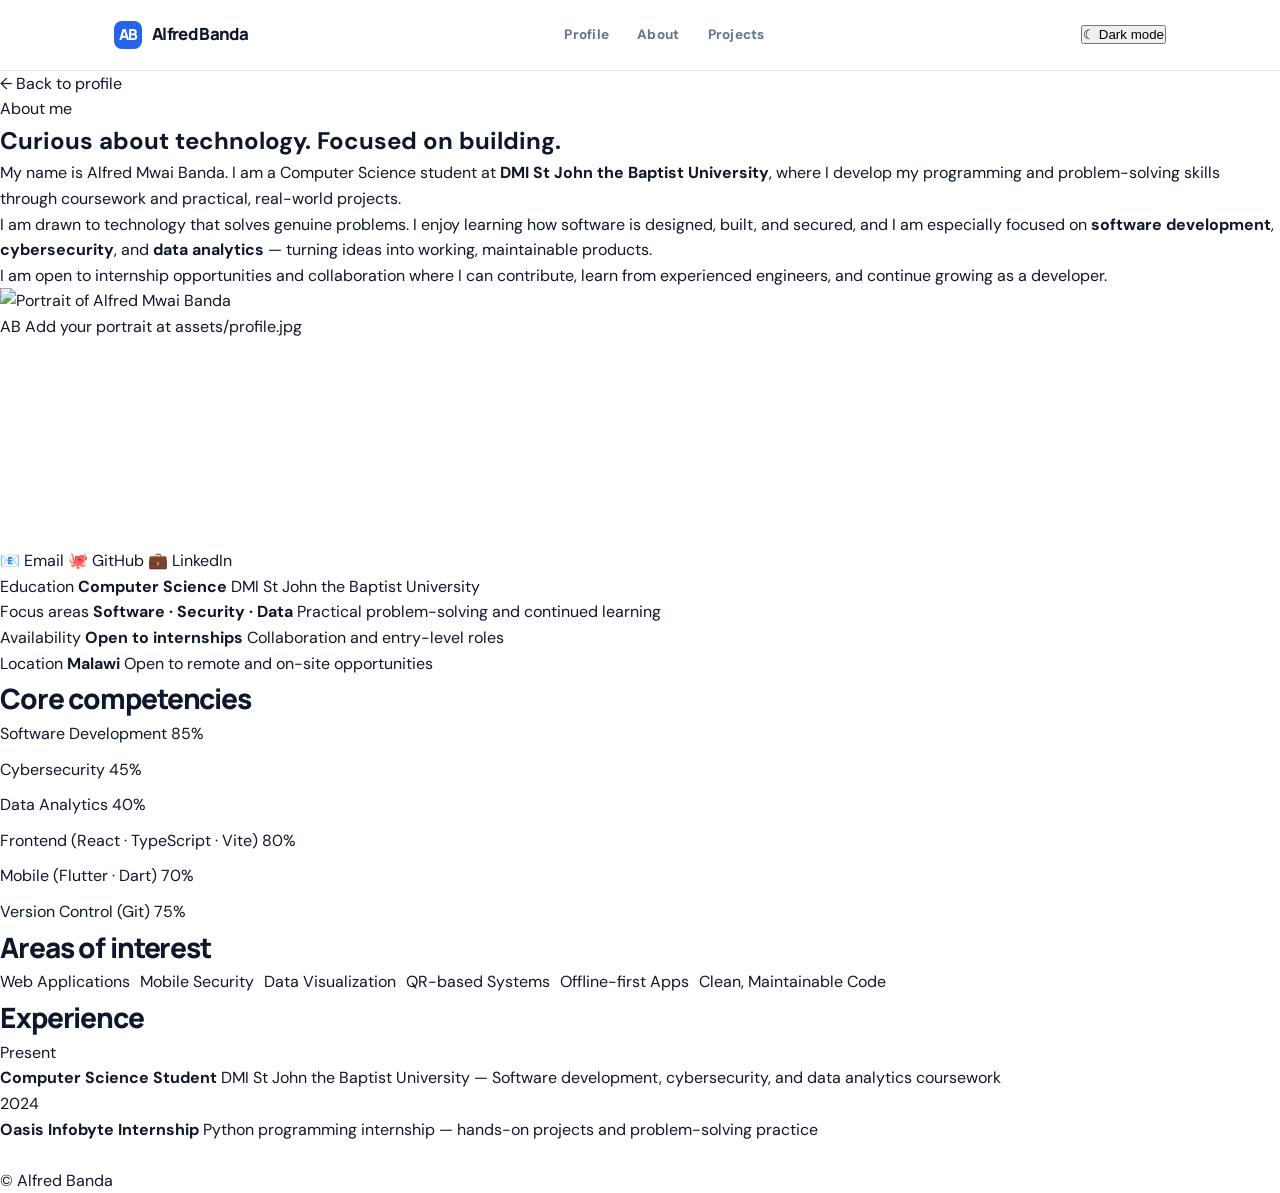
==== about.html @ e551b9c1 "Initial commit: Alfred Mwai Banda Computer Science portfolio - Professional single-page portfolio wi" ====
<!doctype html>
<html lang="en">
<head>
  <meta charset="utf-8">
  <meta name="viewport" content="width=device-width,initial-scale=1">
  <meta name="theme-color" content="#f8fafc">
  <meta name="description" content="About Alfred Mwai Banda — Computer Science student at DMI St John the Baptist University. Skills, education, achievements, and areas of interest in software development, cybersecurity, and data analytics.">
  <meta name="author" content="Alfred Mwai Banda">

  <!-- Open Graph / social sharing -->
  <meta property="og:type" content="profile">
  <meta property="og:title" content="About Me | Alfred Mwai Banda">
  <meta property="og:description" content="Computer Science student at DMI St John the Baptist University focused on software development, cybersecurity, and data analytics.">
  <meta property="og:image" content="https://alfredbanda.pages.dev/assets/profile.jpg">
  <meta property="og:url" content="https://alfredbanda.pages.dev/about.html">
  <meta property="og:site_name" content="Alfred Mwai Banda Portfolio">
  <meta property="og:locale" content="en_US">

  <meta name="twitter:card" content="summary_large_image">
  <meta name="twitter:title" content="About Me | Alfred Mwai Banda">
  <meta name="twitter:description" content="Computer Science student at DMI St John the Baptist University focused on software development, cybersecurity, and data analytics.">
  <meta name="twitter:image" content="https://alfredbanda.pages.dev/assets/profile.jpg">

  <link rel="icon" type="image/svg+xml" href="assets/favicon.svg">
  <link rel="apple-touch-icon" href="assets/favicon.svg">
  <link rel="stylesheet" href="styles.css">
  <script src="script.js" defer></script>

  <!-- Structured data -->
  <script type="application/ld+json">
  {
    "@context": "https://schema.org",
    "@type": "Person",
    "name": "Alfred Mwai Banda",
    "description": "Computer Science student at DMI St John the Baptist University focused on software development, cybersecurity, and data analytics.",
    "url": "https://alfredbanda.pages.dev/about.html",
    "email": "bandaalfred303@gmail.com",
    "jobTitle": "Computer Science Student",
    "worksFor": {
      "@type": "Organization",
      "name": "DMI St John the Baptist University"
    },
    "knowsAbout": ["Software Development", "Cybersecurity", "Data Analytics", "React", "TypeScript", "Flutter", "Dart", "Git"],
    "sameAs": [
      "https://github.com/ALFREDBANDA-303",
      "https://www.linkedin.com/in/alfred-mwai-banda-025221379",
      "https://www.instagram.com/alfredbanda"
    ]
  }
  </script>

  <title>About Me | Alfred Mwai Banda</title>
</head>
<body>
  <a class="skip-link" href="#home">Skip to content</a>

  <header class="site-header">
    <div class="header-inner">
      <a class="brand" href="index.html" aria-label="Alfred Mwai Banda portfolio home">
        <span class="brand-mark">AB</span>
        <span class="brand-name">Alfred Banda</span>
      </a>
      <nav class="header-nav" id="header-nav">
        <a href="index.html" class="nav-link">Profile</a>
        <a href="about.html" class="nav-link active">About</a>
        <a href="projects.html" class="nav-link">Projects</a>
      </nav>
      <button class="mobile-menu-toggle" id="mobile-menu-toggle" aria-label="Open navigation menu" aria-expanded="false">
        <svg viewBox="0 0 24 24" aria-hidden="true">
          <path d="M3 6h18M3 12h18M3 18h18"></path>
        </svg>
      </button>
      <button class="theme-toggle" id="theme-toggle" type="button" aria-label="Switch to dark mode" aria-pressed="false">
        <span class="theme-icon" aria-hidden="true">☾</span>
        <span class="theme-label">Dark mode</span>
      </button>
    </div>
  </header>

  <main class="portfolio">
    <article class="content-section detail-page" aria-labelledby="about-title">
      <div class="page-toolbar">
        <a class="back-link" href="index.html">← Back to profile</a>
      </div>

      <span class="section-label reveal">About me</span>
      <h1 class="detail-title reveal reveal-delay-1" id="about-title">Curious about technology. Focused on building.</h1>

      <div class="bio-grid reveal reveal-delay-2">
        <div class="bio-text">
          <p class="section-copy">My name is Alfred Mwai Banda. I am a Computer Science student at <strong>DMI St John the Baptist University</strong>, where I develop my programming and problem-solving skills through coursework and practical, real-world projects.</p>
          <p class="section-copy">I am drawn to technology that solves genuine problems. I enjoy learning how software is designed, built, and secured, and I am especially focused on <strong>software development</strong>, <strong>cybersecurity</strong>, and <strong>data analytics</strong> — turning ideas into working, maintainable products.</p>
          <p class="section-copy">I am open to internship opportunities and collaboration where I can contribute, learn from experienced engineers, and continue growing as a developer.</p>
        </div>
        <div class="bio-profile">
          <div class="photo-box" style="height: 260px; margin: 0;">
            <img src="assets/profile.jpg" alt="Portrait of Alfred Mwai Banda" id="about-profile-image">
            <div class="image-fallback" id="about-image-fallback">
              <span class="initials" aria-hidden="true">AB</span>
              <span class="photo-hint">Add your portrait at assets/profile.jpg</span>
            </div>
          </div>
          <div class="contact-bar reveal reveal-delay-2">
            <a class="contact-link" href="mailto:bandaalfred303@gmail.com" aria-label="Email">📧 Email</a>
            <a class="contact-link" href="https://github.com/ALFREDBANDA-303" target="_blank" rel="noopener" aria-label="GitHub">🐙 GitHub</a>
            <a class="contact-link" href="https://www.linkedin.com/in/alfred-mwai-banda-025221379?utm_source=share_via&utm_content=profile&utm_medium=member_android" target="_blank" rel="noopener" aria-label="LinkedIn">💼 LinkedIn</a>
          </div>
        </div>
      </div>

      <div class="about-facts reveal reveal-delay-3">
        <div>
          <span class="fact-label">Education</span>
          <strong>Computer Science</strong>
          <span>DMI St John the Baptist University</span>
        </div>
        <div>
          <span class="fact-label">Focus areas</span>
          <strong>Software · Security · Data</strong>
          <span>Practical problem-solving and continued learning</span>
        </div>
        <div>
          <span class="fact-label">Availability</span>
          <strong>Open to internships</strong>
          <span>Collaboration and entry-level roles</span>
        </div>
        <div>
          <span class="fact-label">Location</span>
          <strong>Malawi</strong>
          <span>Open to remote and on-site opportunities</span>
        </div>
      </div>

      <div class="skills reveal reveal-delay-4">
        <div class="section-title">Core competencies</div>
        <div class="skill-list">
          <div class="skill-item">
            <span class="skill-name">Software Development</span>
            <span class="skill-pill">85%</span>
            <div class="skill-bar"><div class="skill-bar-fill" style="--skill-percent: 85%"></div></div>
          </div>
          <div class="skill-item">
            <span class="skill-name">Cybersecurity</span>
            <span class="skill-pill">45%</span>
            <div class="skill-bar"><div class="skill-bar-fill" style="--skill-percent: 45%"></div></div>
          </div>
          <div class="skill-item">
            <span class="skill-name">Data Analytics</span>
            <span class="skill-pill">40%</span>
            <div class="skill-bar"><div class="skill-bar-fill" style="--skill-percent: 40%"></div></div>
          </div>
          <div class="skill-item">
            <span class="skill-name">Frontend (React · TypeScript · Vite)</span>
            <span class="skill-pill">80%</span>
            <div class="skill-bar"><div class="skill-bar-fill" style="--skill-percent: 80%"></div></div>
          </div>
          <div class="skill-item">
            <span class="skill-name">Mobile (Flutter · Dart)</span>
            <span class="skill-pill">70%</span>
            <div class="skill-bar"><div class="skill-bar-fill" style="--skill-percent: 70%"></div></div>
          </div>
          <div class="skill-item">
            <span class="skill-name">Version Control (Git)</span>
            <span class="skill-pill">75%</span>
            <div class="skill-bar"><div class="skill-bar-fill" style="--skill-percent: 75%"></div></div>
          </div>
        </div>
      </div>

      <div class="interests reveal reveal-delay-5">
        <div class="section-title">Areas of interest</div>
        <div class="interest-list">
          <span class="interest-tag">Web Applications</span>
          <span class="interest-tag">Mobile Security</span>
          <span class="interest-tag">Data Visualization</span>
          <span class="interest-tag">QR-based Systems</span>
          <span class="interest-tag">Offline-first Apps</span>
          <span class="interest-tag">Clean, Maintainable Code</span>
        </div>
      </div>

      <div class="experience-section reveal reveal-delay-6">
        <div class="section-title">Experience</div>
        <div class="experience-list">
          <div class="experience-item">
            <span class="experience-date">Present</span>
            <div class="experience-content">
              <strong>Computer Science Student</strong>
              <span>DMI St John the Baptist University — Software development, cybersecurity, and data analytics coursework</span>
            </div>
          </div>
          <div class="experience-item">
            <span class="experience-date">2024</span>
            <div class="experience-content">
              <strong>Oasis Infobyte Internship</strong>
              <span>Python programming internship — hands-on projects and problem-solving practice</span>
            </div>
          </div>
        </div>
      </div>

      <a class="page-action reveal reveal-delay-7" href="projects.html">Explore my projects <span aria-hidden="true">→</span></a>
    </article>
    <footer class="page-footer">© <span id="year"></span> Alfred Banda</footer>
  </main>
</body>
</html>
---- styles.css ----
@import url('https://fonts.googleapis.com/css2?family=DM+Sans:wght@400;500;600;700&family=Manrope:wght@500;600;700;800&display=swap');

:root {
  --ink: #0f172a;
  --ink-soft: #334155;
  --muted: #64748b;
  --line: #e2e8f0;
  --bg: #ffffff;
  --surface: #f8fafc;
  --primary: #2563eb;
  --primary-hover: #1d4ed8;
  --primary-soft: #eff6ff;
  --border-radius: 8px;
  --transition: all 200ms ease;
  --shadow: rgba(15, 23, 42, 0.06);
  --shadow-md: rgba(15, 23, 42, 0.08);
}

:root[data-theme="dark"] {
  --ink: #f8fafc;
  --ink-soft: #cbd5e1;
  --muted: #94a3b8;
  --line: #334155;
  --bg: #0a192f;
  --surface: #172a45;
  --primary: #3b82f6;
  --primary-hover: #60a5fa;
  --primary-soft: #1e3a5a;
  --border-radius: 8px;
  --transition: all 200ms ease;
  --shadow: rgba(0, 0, 0, 0.30);
  --shadow-md: rgba(0, 0, 0, 0.40);
}

* {
  box-sizing: border-box;
  margin: 0;
  padding: 0;
}

html {
  scroll-behavior: smooth;
}

html, body {
  min-height: 100%;
}

body {
  min-height: 100vh;
  background: var(--bg);
  color: var(--ink);
  font-family: "DM Sans", sans-serif;
  line-height: 1.6;
  transition: var(--transition);
  overflow-x: hidden;
}

img {
  max-width: 100%;
  display: block;
}

a {
  color: inherit;
  text-decoration: none;
}

.skip-link {
  position: absolute;
  top: -100px;
  left: 50%;
  transform: translateX(-50%);
  background: var(--primary);
  color: #fff;
  padding: 8px 16px;
  border-radius: var(--border-radius);
  font-weight: 700;
  font-size: 0.8rem;
  z-index: 1000;
  transition: top 150ms ease;
  text-decoration: none;
}

.skip-link:focus {
  top: 12px;
  outline: none;
}

/* Header */
.site-header {
  position: sticky;
  top: 0;
  z-index: 100;
  background: var(--bg);
  border-bottom: 1px solid var(--line);
  transition: var(--transition);
}

.header-inner {
  max-width: 1100px;
  margin: 0 auto;
  padding: 16px 24px;
  display: flex;
  align-items: center;
  justify-content: space-between;
  gap: 16px;
}

.brand {
  display: inline-flex;
  align-items: center;
  gap: 10px;
  font: 800 1.05rem/1 "Manrope", sans-serif;
  color: var(--ink);
  letter-spacing: -0.04em;
}

.brand-mark {
  width: 28px;
  height: 28px;
  border-radius: var(--border-radius);
  background: var(--primary);
  color: #fff;
  display: grid;
  place-items: center;
  font-size: 0.95rem;
  font-weight: 800;
}

.header-nav {
  display: flex;
  gap: 28px;
}

.nav-link {
  font-size: 0.85rem;
  font-weight: 700;
  color: var(--muted);
  letter-spacing: 0.02em;
  transition: var(--transition);
  padding: 8px 0;
  position: relative;
}

.nav-link:hover {
  color: var(--primary);
}

.nav-link::after {
  content: "";
  position: absolute;
  bottom: 0;
  left: 0;
  width: 0;
  height: 2px;
  background: var(--primary);
  transition: width 200ms ease;
}

.nav-link:hover::after {
  width: 100%;
}

.mobile-menu-toggle {
  display: none;
  align-items: center;
  justify-content: center;
  width: 36px;
  height: 36px;
  background: var(--surface);
  border: 1px solid var(--line);
  border-radius: var(--border-radius);
  color: var(--ink);
  cursor: pointer;
  transition: var(--transition);
}

.mobile-menu-toggle svg {
  width: 20px;
  height: 20px;
  fill: none;
  stroke: var(--ink);
  stroke-width: 2;
  stroke-linecap: round;
  stroke-linejoin: round;
}

/* Reveal */
.reveal {
  opacity: 0;
  transform: translateY(20px);
  transition: opacity 700ms ease, transform 700ms ease;
}

.reveal.visible {
  opacity: 1;
  transform: translateY(0);
}

/* Hero */
.hero {
  padding: 80px 24px;
  text-align: center;
}

.hero-inner {
  max-width: 720px;
  margin: 0 auto;
}

.hero-kicker {
  display: inline-block;
  font-size: 0.75rem;
  font-weight: 800;
  letter-spacing: 0.16em;
  text-transform: uppercase;
  color: var(--primary);
  margin-bottom: 16px;
}

.hero h1 {
  font-family: "Manrope", sans-serif;
  font-size: clamp(2.5rem, 5vw, 3.5rem);
  font-weight: 800;
  letter-spacing: -0.04em;
  line-height: 1.1;
  margin-bottom: 16px;
  color: var(--ink);
}

.hero-statement {
  font-size: 1.1rem;
  font-weight: 600;
  color: var(--ink-soft);
  margin-bottom: 20px;
}

.hero-intro {
  font-size: 0.95rem;
  color: var(--muted);
  max-width: 560px;
  margin: 0 auto 32px;
  line-height: 1.7;
}

.hero-actions {
  display: flex;
  gap: 12px;
  justify-content: center;
  flex-wrap: wrap;
  margin-bottom: 32px;
}

.hero-links {
  display: flex;
  gap: 6px;
  justify-content: center;
  flex-wrap: wrap;
  font-size: 0.8rem;
  font-weight: 700;
  color: var(--muted);
  letter-spacing: 0.04em;
}

.hero-links a {
  color: var(--primary);
}

.hero-links .separator {
  color: var(--muted);
}

/* Buttons */
.btn-primary,
.btn-secondary,
.btn-ghost,
.btn-small {
  display: inline-flex;
  align-items: center;
  justify-content: center;
  min-height: 44px;
  padding: 0 20px;
  border: 1px solid transparent;
  border-radius: var(--border-radius);
  font-size: 0.85rem;
  font-weight: 700;
  letter-spacing: 0.02em;
  transition: var(--transition);
  text-decoration: none;
  cursor: pointer;
}

.btn-primary {
  background: var(--primary);
  color: #fff;
  box-shadow: 0 4px 14px rgba(37, 99, 235, 0.15);
}

.btn-primary:hover {
  background: var(--primary-hover);
  transform: translateY(-1px);
  box-shadow: 0 8px 24px rgba(37, 99, 235, 0.20);
}

.btn-primary:active {
  transform: translateY(0);
}

.btn-secondary {
  background: var(--surface);
  border: 1px solid var(--line);
  color: var(--ink);
}

.btn-secondary:hover {
  background: #f1f5f9;
  border-color: var(--primary);
  color: var(--primary);
  transform: translateY(-1px);
}

.btn-ghost {
  background: transparent;
  border: 1px solid var(--line);
  color: var(--ink);
}

.btn-ghost:hover {
  border-color: var(--primary);
  color: var(--primary);
  transform: translateY(-1px);
}

.btn-small {
  min-height: 36px;
  padding: 0 16px;
  font-size: 0.8rem;
  background: var(--surface);
  border: 1px solid var(--line);
  color: var(--ink-soft);
}

.btn-small:hover {
  border-color: var(--primary);
  color: var(--primary);
  background: var(--primary-soft);
}

.btn-small.disabled {
  opacity: 0.5;
  cursor: default;
  pointer-events: none;
}

/* Sections */
.section {
  padding: 80px 24px;
}

.section-inner {
  max-width: 1100px;
  margin: 0 auto;
}

.section-header {
  display: flex;
  align-items: center;
  gap: 12px;
  margin-bottom: 40px;
}

.section-number {
  font-family: "Manrope", sans-serif;
  font-size: 1.5rem;
  font-weight: 800;
  color: var(--line);
}

.section-title {
  font-family: "Manrope", sans-serif;
  font-size: 1.75rem;
  font-weight: 800;
  letter-spacing: -0.04em;
  color: var(--ink);
}

.section-intro {
  font-size: 0.95rem;
  color: var(--muted);
  margin-bottom: 40px;
  max-width: 600px;
}

/* About */
.about-content {
  display: grid;
  grid-template-columns: 1fr 320px;
  gap: 48px;
  align-items: start;
}

.about-text p {
  margin-bottom: 20px;
  font-size: 0.95rem;
  color: var(--ink-soft);
}

.about-text h3 {
  font-family: "Manrope", sans-serif;
  font-size: 1.1rem;
  font-weight: 800;
  color: var(--ink);
  margin: 28px 0 12px;
  letter-spacing: -0.02em;
}

.about-list {
  list-style: disc;
  padding-left: 20px;
  margin-bottom: 20px;
}

.about-list li {
  margin-bottom: 8px;
  font-size: 0.92rem;
  color: var(--ink-soft);
  line-height: 1.6;
}

.about-meta {
  display: flex;
  flex-direction: column;
  gap: 20px;
}

.meta-item {
  display: flex;
  flex-direction: column;
  gap: 4px;
  padding: 16px;
  background: var(--surface);
  border: 1px solid var(--line);
  border-radius: var(--border-radius);
}

.meta-label {
  font-size: 0.7rem;
  font-weight: 800;
  letter-spacing: 0.14em;
  text-transform: uppercase;
  color: var(--primary);
}

.meta-value {
  font-size: 0.9rem;
  color: var(--ink-soft);
}

/* Academics */
.academic-card {
  background: var(--surface);
  border: 1px solid var(--line);
  border-radius: var(--border-radius);
  padding: 40px;
}

.academic-degree {
  font-family: "Manrope", sans-serif;
  font-size: 1.5rem;
  font-weight: 800;
  color: var(--ink);
  margin-bottom: 8px;
}

.academic-institution {
  font-size: 0.95rem;
  color: var(--muted);
  margin-bottom: 32px;
}

.academic-grid {
  display: grid;
  grid-template-columns: repeat(auto-fit, minmax(220px, 1fr));
  gap: 24px;
}

.academic-block {
  background: var(--bg);
  border: 1px solid var(--line);
  border-radius: var(--border-radius);
  padding: 24px;
}

.block-title {
  font-family: "Manrope", sans-serif;
  font-size: 0.9rem;
  font-weight: 800;
  letter-spacing: 0.08em;
  text-transform: uppercase;
  color: var(--primary);
  margin-bottom: 12px;
}

.course-list,
.interest-list {
  list-style: none;
  display: flex;
  flex-wrap: wrap;
  gap: 10px;
}

.course-list li,
.interest-list li {
  font-size: 0.85rem;
  color: var(--ink-soft);
  padding: 6px 12px;
  background: var(--bg);
  border: 1px solid var(--line);
  border-radius: 999px;
}

/* Skills */
.skills-grid {
  display: grid;
  grid-template-columns: repeat(auto-fit, minmax(240px, 1fr));
  gap: 24px;
  margin-bottom: 24px;
}

.skill-category {
  background: var(--surface);
  border: 1px solid var(--line);
  border-radius: var(--border-radius);
  padding: 24px;
}

.category-title {
  font-family: "Manrope", sans-serif;
  font-size: 1rem;
  font-weight: 800;
  letter-spacing: 0.08em;
  text-transform: uppercase;
  color: var(--primary);
  margin-bottom: 16px;
}

.skill-list {
  list-style: none;
  display: flex;
  flex-direction: column;
  gap: 10px;
}

.skill-list li {
  display: flex;
  justify-content: space-between;
  align-items: baseline;
  font-size: 0.9rem;
  color: var(--ink-soft);
  padding: 6px 0;
  border-bottom: 1px solid var(--line);
}

.skill-list li:last-child {
  border-bottom: none;
}

.skill-level {
  font-size: 0.75rem;
  font-weight: 800;
  color: var(--muted);
}

.skills-note {
  font-size: 0.8rem;
  color: var(--muted);
  text-align: center;
  margin-top: 8px;
}

/* Projects */
.project-grid {
  display: grid;
  grid-template-columns: repeat(auto-fill, minmax(340px, 1fr));
  gap: 24px;
}

.project-card {
  background: var(--bg);
  border: 1px solid var(--line);
  border-radius: var(--border-radius);
  padding: 28px;
  transition: var(--transition);
}

.project-card:hover {
  transform: translateY(-4px);
  box-shadow: 0 12px 32px var(--shadow-md);
  border-color: var(--primary);
}

.project-meta {
  display: flex;
  justify-content: space-between;
  align-items: baseline;
  margin-bottom: 16px;
}

.project-number {
  font-family: "Manrope", sans-serif;
  font-size: 1.25rem;
  font-weight: 800;
  color: var(--line);
}

.project-status {
  font-size: 0.7rem;
  font-weight: 800;
  letter-spacing: 0.1em;
  text-transform: uppercase;
  padding: 4px 10px;
  border-radius: 999px;
  background: var(--primary-soft);
  color: var(--primary);
}

.project-content h3 {
  font-family: "Manrope", sans-serif;
  font-size: 1.25rem;
  font-weight: 800;
  letter-spacing: -0.02em;
  color: var(--ink);
  margin-bottom: 8px;
}

.project-overview {
  font-size: 0.9rem;
  color: var(--muted);
  margin-bottom: 24px;
  line-height: 1.6;
}

.project-detail {
  display: flex;
  flex-direction: column;
  gap: 16px;
  margin-bottom: 24px;
}

.detail-block h5 {
  font-size: 0.8rem;
  font-weight: 800;
  letter-spacing: 0.08em;
  text-transform: uppercase;
  color: var(--primary);
  margin-bottom: 6px;
}

.detail-block p {
  font-size: 0.85rem;
  color: var(--ink-soft);
  line-height: 1.6;
}

.project-links {
  display: flex;
  gap: 8px;
}

/* Internship */
.internship-card {
  background: var(--surface);
  border: 1px solid var(--line);
  border-radius: var(--border-radius);
  padding: 40px;
  max-width: 700px;
  margin: 0 auto;
}

.internship-title {
  font-family: "Manrope", sans-serif;
  font-size: 1.5rem;
  font-weight: 800;
  color: var(--ink);
  margin-bottom: 16px;
}

.internship-intro {
  font-size: 0.95rem;
  color: var(--ink-soft);
  margin-bottom: 24px;
}

.internship-list {
  list-style: none;
  margin-bottom: 28px;
}

.internship-list li {
  font-size: 0.9rem;
  color: var(--ink-soft);
  padding: 10px 0;
  border-bottom: 1px solid var(--line);
  display: flex;
  align-items: flex-start;
  gap: 10px;
}

.internship-actions {
  display: flex;
  gap: 12px;
}

/* Research */
.research-note {
  font-size: 0.85rem;
  color: var(--muted);
  margin-bottom: 32px;
  font-style: italic;
}

.research-grid {
  display: grid;
  grid-template-columns: repeat(auto-fit, minmax(260px, 1fr));
  gap: 20px;
}

.research-item {
  background: var(--surface);
  border: 1px solid var(--line);
  border-radius: var(--border-radius);
  padding: 24px;
}

.research-item h4 {
  font-size: 1rem;
  font-weight: 800;
  color: var(--ink);
  margin-bottom: 8px;
}

.research-item p {
  font-size: 0.85rem;
  color: var(--ink-soft);
  line-height: 1.6;
}

/* Certifications / Experience placeholders */
.certifications-placeholder,
.experience-placeholder {
  background: var(--surface);
  border: 1px solid var(--line);
  border-radius: var(--border-radius);
  padding: 48px 32px;
  text-align: center;
  max-width: 600px;
  margin: 0 auto;
}

.cert-note,
.exp-note {
  font-size: 0.9rem;
  color: var(--muted);
}

.exp-status {
  font-size: 1rem;
  font-weight: 800;
  color: var(--primary);
  margin-bottom: 12px;
}

/* GitHub */
.github-card {
  background: var(--surface);
  border: 1px solid var(--line);
  border-radius: var(--border-radius);
  padding: 40px;
  max-width: 700px;
  margin: 0 auto;
}

.github-header {
  display: flex;
  justify-content: space-between;
  align-items: center;
  margin-bottom: 20px;
}

.github-user {
  font-size: 0.8rem;
  font-weight: 800;
  letter-spacing: 0.1em;
  text-transform: uppercase;
  color: var(--primary);
}

.github-desc {
  font-size: 0.9rem;
  color: var(--ink-soft);
  margin-bottom: 24px;
}

.github-repos {
  display: flex;
  flex-wrap: wrap;
  gap: 12px;
}

.github-repos a {
  font-size: 0.85rem;
  color: var(--ink-soft);
  padding: 8px 14px;
  background: var(--bg);
  border: 1px solid var(--line);
  border-radius: var(--border-radius);
  transition: var(--transition);
}

.github-repos a:hover {
  border-color: var(--primary);
  color: var(--primary);
  background: var(--primary-soft);
}

/* CV */
.cv-card {
  background: var(--surface);
  border: 1px solid var(--line);
  border-radius: var(--border-radius);
  padding: 48px 40px;
  text-align: center;
  max-width: 600px;
  margin: 0 auto;
}

.cv-title {
  font-family: "Manrope", sans-serif;
  font-size: 1.75rem;
  font-weight: 800;
  color: var(--ink);
  margin-bottom: 8px;
}

.cv-subtitle {
  font-size: 0.95rem;
  color: var(--muted);
  margin-bottom: 32px;
}

.cv-actions {
  display: flex;
  gap: 12px;
  justify-content: center;
  margin-bottom: 24px;
}

.cv-note {
  font-size: 0.8rem;
  color: var(--muted);
}

/* Contact */
.contact-wrapper {
  display: grid;
  grid-template-columns: 1fr 420px;
  gap: 48px;
  max-width: 1000px;
  margin: 0 auto;
}

.contact-info {
  display: flex;
  flex-direction: column;
  gap: 24px;
}

.contact-title {
  font-family: "Manrope", sans-serif;
  font-size: 1.5rem;
  font-weight: 800;
  color: var(--ink);
}

.contact-intro {
  font-size: 0.95rem;
  color: var(--ink-soft);
  line-height: 1.7;
}

.contact-details {
  list-style: none;
}

.contact-details li {
  font-size: 0.9rem;
  color: var(--ink-soft);
  margin-bottom: 12px;
  display: flex;
  align-items: baseline;
  gap: 10px;
}

.contact-details a {
  color: var(--primary);
  word-break: break-all;
}

.contact-form {
  display: flex;
  flex-direction: column;
  gap: 16px;
}

.form-group {
  display: flex;
  flex-direction: column;
  gap: 6px;
}

.form-group label {
  font-size: 0.8rem;
  font-weight: 700;
  color: var(--ink-soft);
  letter-spacing: 0.02em;
}

.form-group input,
.form-group textarea {
  font-family: inherit;
  font-size: 0.9rem;
  padding: 10px 14px;
  border: 1px solid var(--line);
  border-radius: var(--border-radius);
  background: var(--bg);
  color: var(--ink);
  transition: var(--transition);
}

.form-group input:focus,
.form-group textarea:focus {
  outline: none;
  border-color: var(--primary);
  box-shadow: 0 0 0 3px rgba(37, 99, 235, 0.1);
}

.form-error {
  font-size: 0.75rem;
  color: #dc2626;
  height: 1.2em;
}

.form-message {
  margin-top: 12px;
  font-size: 0.85rem;
  min-height: 1.2em;
}

.form-message.success {
  color: #059669;
}

.form-message.error {
  color: #dc2626;
}

/* Footer */
.site-footer {
  background: var(--surface);
  border-top: 1px solid var(--line);
  padding: 56px 24px;
}

.footer-inner {
  max-width: 1100px;
  margin: 0 auto;
  display: flex;
  flex-direction: column;
  gap: 20px;
  align-items: center;
  text-align: center;
}

.footer-brand {
  display: inline-flex;
  align-items: center;
  gap: 10px;
  font: 800 1.1rem/1 "Manrope", sans-serif;
  color: var(--ink);
  letter-spacing: -0.04em;
}

.footer-role {
  font-size: 0.85rem;
  color: var(--muted);
}

.footer-social {
  display: flex;
  gap: 6px;
  font-size: 0.8rem;
  font-weight: 700;
  color: var(--muted);
  letter-spacing: 0.04em;
}

.footer-social a {
  color: var(--primary);
}

.footer-social .separator {
  color: var(--muted);
}

.footer-copy {
  font-size: 0.75rem;
  color: var(--muted);
  margin-top: 16px;
}

/* Responsive */
@media (max-width: 768px) {
  .mobile-menu-toggle {
    display: flex;
  }

  .header-nav {
    position: absolute;
    top: 100%;
    left: 0;
    right: 0;
    background: var(--bg);
    border-bottom: 1px solid var(--line);
    flex-direction: column;
    padding: 20px 24px;
    gap: 16px;
    box-shadow: 0 10px 30px var(--shadow);
    display: none;
    border-radius: 0 0 var(--border-radius) var(--border-radius);
  }

  .header-nav.open {
    display: flex;
  }

  .nav-link {
    padding: 10px 0;
  }

  .section {
    padding: 56px 20px;
  }

  .hero {
    padding: 60px 20px;
  }

  .about-content {
    grid-template-columns: 1fr;
    gap: 32px;
  }

  .academic-grid {
    grid-template-columns: 1fr;
  }

  .skills-grid {
    grid-template-columns: 1fr;
  }

  .project-grid {
    grid-template-columns: 1fr;
  }

  .research-grid {
    grid-template-columns: 1fr;
  }

  .contact-wrapper {
    grid-template-columns: 1fr;
    gap: 32px;
  }

  .hero-actions {
    flex-direction: column;
    align-items: stretch;
  }

  .hero-actions .btn-primary,
  .hero-actions .btn-secondary,
  .hero-actions .btn-ghost {
    justify-content: center;
  }

  .internship-actions {
    flex-direction: column;
    align-items: stretch;
  }

  .cv-actions {
    flex-direction: column;
    align-items: stretch;
  }
}

@media (prefers-reduced-motion: reduce) {
  *, *::before, *::after {
    transition-duration: 0.01ms !important;
    animation-duration: 0.01ms !important;
  }
}
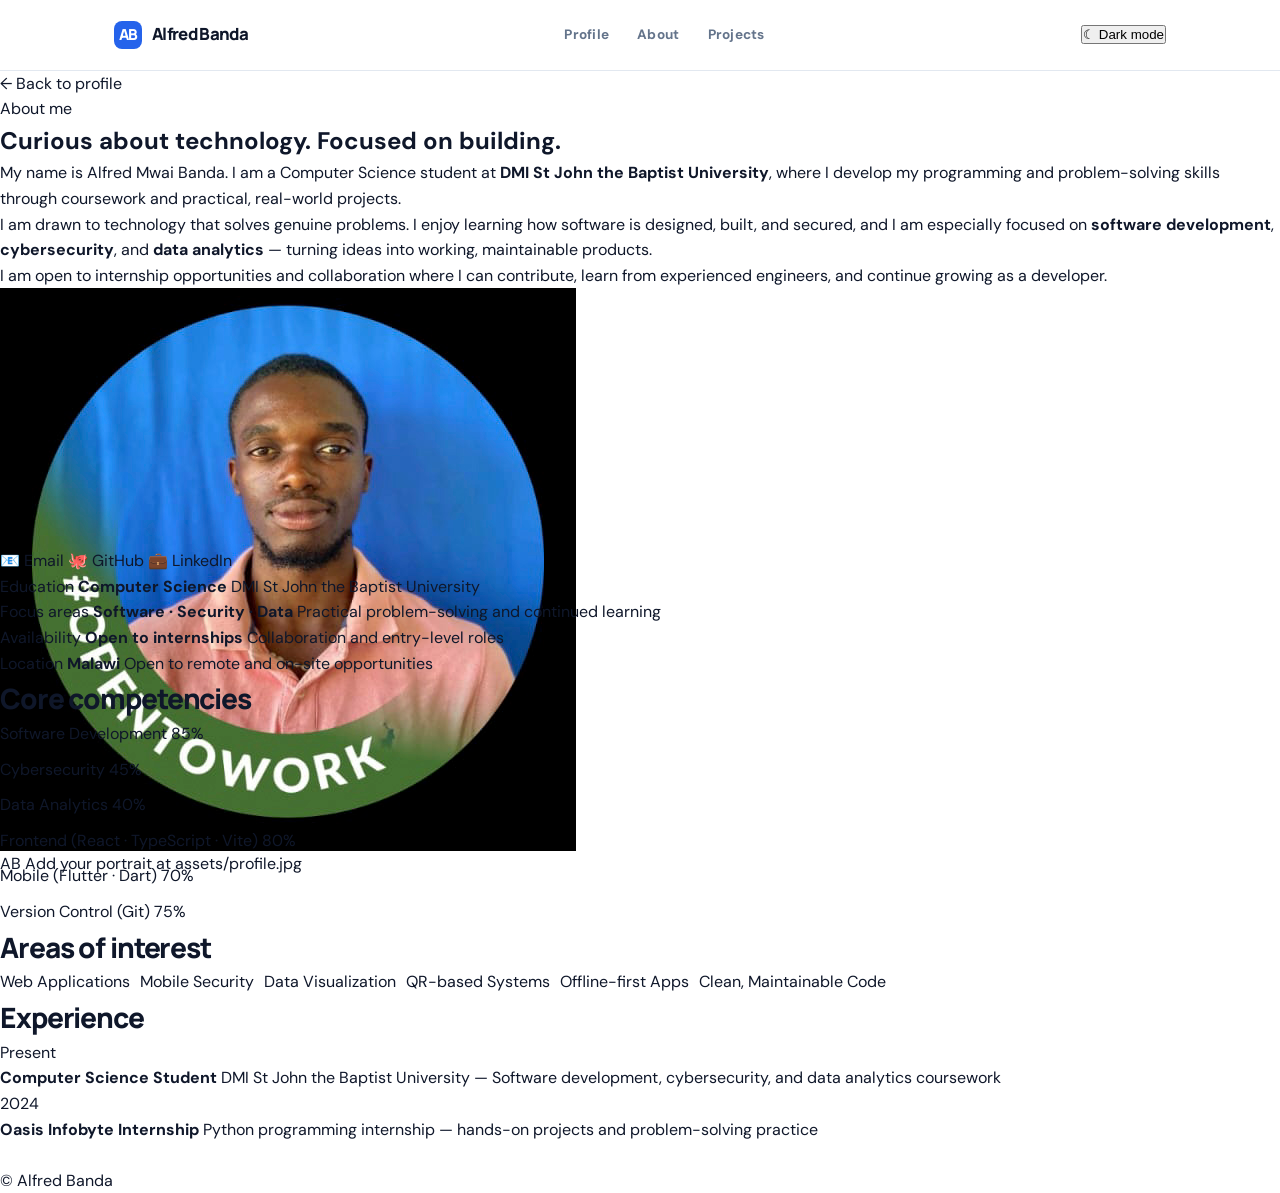
==== commit 1d9955a3: "Update all site URLs to new Cloudflare Workers domain" ====
--- a/about.html
+++ b/about.html
@@ -11,15 +11,15 @@
   <meta property="og:type" content="profile">
   <meta property="og:title" content="About Me | Alfred Mwai Banda">
   <meta property="og:description" content="Computer Science student at DMI St John the Baptist University focused on software development, cybersecurity, and data analytics.">
-  <meta property="og:image" content="https://alfredbanda.pages.dev/assets/profile.jpg">
-  <meta property="og:url" content="https://alfredbanda.pages.dev/about.html">
+  <meta property="og:image" content="https://alfred-mwai-banda.bandaalfred303.workers.dev/assets/profile.jpg">
+  <meta property="og:url" content="https://alfred-mwai-banda.bandaalfred303.workers.dev/about.html">
   <meta property="og:site_name" content="Alfred Mwai Banda Portfolio">
   <meta property="og:locale" content="en_US">
 
   <meta name="twitter:card" content="summary_large_image">
   <meta name="twitter:title" content="About Me | Alfred Mwai Banda">
   <meta name="twitter:description" content="Computer Science student at DMI St John the Baptist University focused on software development, cybersecurity, and data analytics.">
-  <meta name="twitter:image" content="https://alfredbanda.pages.dev/assets/profile.jpg">
+  <meta name="twitter:image" content="https://alfred-mwai-banda.bandaalfred303.workers.dev/assets/profile.jpg">
 
   <link rel="icon" type="image/svg+xml" href="assets/favicon.svg">
   <link rel="apple-touch-icon" href="assets/favicon.svg">
@@ -33,7 +33,7 @@
     "@type": "Person",
     "name": "Alfred Mwai Banda",
     "description": "Computer Science student at DMI St John the Baptist University focused on software development, cybersecurity, and data analytics.",
-    "url": "https://alfredbanda.pages.dev/about.html",
+    "url": "https://alfred-mwai-banda.bandaalfred303.workers.dev/about.html",
     "email": "bandaalfred303@gmail.com",
     "jobTitle": "Computer Science Student",
     "worksFor": {
